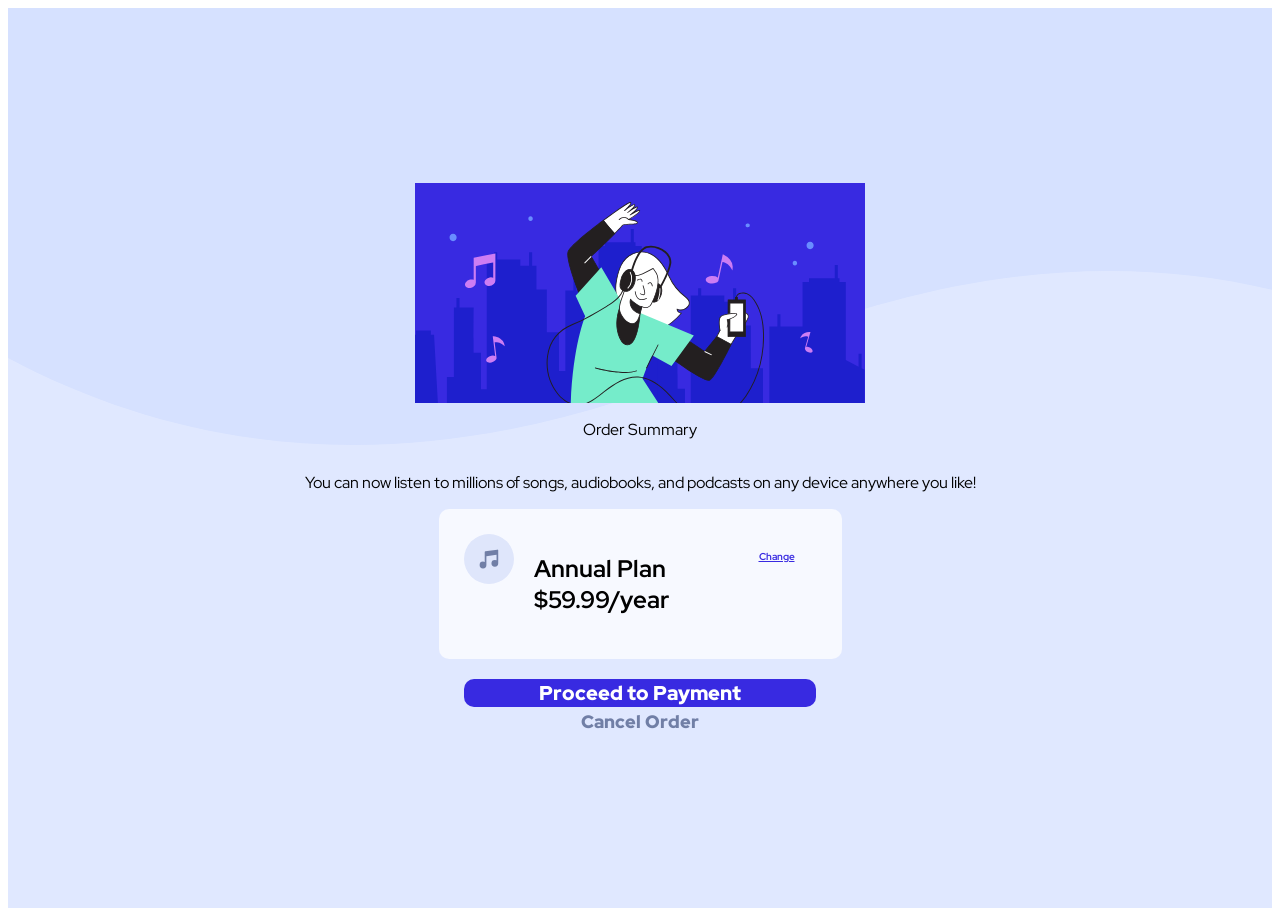
==== order-summary-component-main/index.html @ 8afd232e "etäpäivän hommat" ====
<!DOCTYPE html>
<html lang="en">
<head>
  <meta charset="UTF-8">
  <meta name="viewport" content="width=device-width, initial-scale=1.0"> <!-- displays site properly based on user's device -->
  <link rel="stylesheet" href="general.css">
  <link rel="icon" type="image/png" sizes="32x32" href="./images/favicon-32x32.png">
  
  <title>Frontend Mentor | Order summary card hehe</title>

</head>


<body>

<main class="main">
  
    <img src="./images/illustration-hero.svg">

      <p>
        Order Summary
      </p>
  
      <p class="benefits_explanation">
         You can now listen to millions of songs, audiobooks, and podcasts on any 
         device anywhere you like!
      </p>

     <div class="payment">
        <img
          class="musiikkinappula"
           src="./images/icon-music.svg"
          />
          <h2>
            Annual Plan <span class="price"><br />$59.99/year</span>
          </h2>
          <p class="change">Change</p>
        </div>
    
     <div>
     <button class="proceed">Proceed to Payment</button>
     </div>
    
      <button class="cancel">Cancel Order</button>
      </div>
   
</main>



</body>
</html>
---- order-summary-component-main/general.css ----
@import url("https://fonts.googleapis.com/css2?family=Red+Hat+Display:wght@500;700;900&display=swap");

*{font-family: "Red Hat Display"}

.main{
 display: flex;
  flex-direction: column;
  justify-content: center;
  align-items: center;
  width: 1fr;
  height: 1fr;
  min-height: 100vh;
  background-color: #e0e8ff;
  background-image: url(./images/pattern-background-desktop.svg);
  background-repeat: no-repeat;
}


.proceed{
  box-shadow: 0px 20px 20px 0px rgba(56, 42, 225, 0);
  width: 352px;
  height: 70;
  margin:20px 30px 0px 30px;
  background: #382ae1;
  cursor: pointer;
  border: none;
  border-radius: 10px;
  font-size: 20px;
  font-weight: 900;
  color: #fff;
}

.payment{
  display: flex;
  flex-direction: row;
  width: 353px;
  height: 100px;
  margin: 0 50px;
  padding: 25px 25px;
  background: #f7f9ff;
  border-radius: 10px;
}

.musiikkinappula{
  width: 50px;
  height: 50px;
  margin-right: 20px;
}

.change{
  text-decoration-line: underline;
  margin: 16px 0 16px 90px;
  cursor: pointer;
  font-size: 10px;
  font-weight: 700;
  color: #382ae1;
}

.proceed:hover{
  background: #766cf1;
}

.cancel{
  margin-top: 2px;
  background: none;
  cursor: pointer;
  border: none;
  font-size: 18px;
  font-weight: 900;
  color: #717fa6;
}
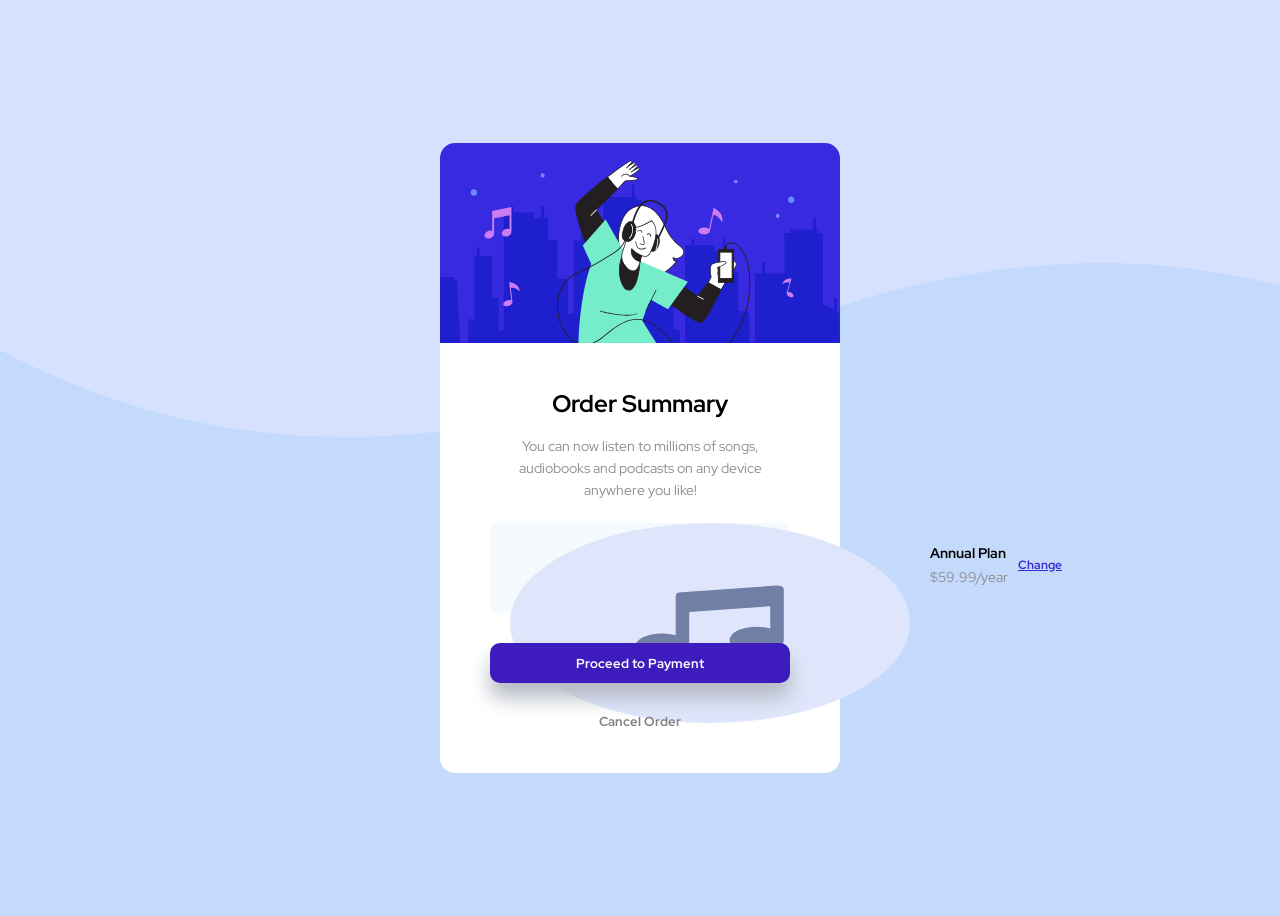
==== commit 1faa0de3: "Add files via upload" ====
--- a/order-summary-component-main/index.html
+++ b/order-summary-component-main/index.html
@@ -6,47 +6,38 @@
   <link rel="stylesheet" href="general.css">
   <link rel="icon" type="image/png" sizes="32x32" href="./images/favicon-32x32.png">
   
-  <title>Frontend Mentor | Order summary card hehe</title>
+  <title>huppilan puppila</title>
 
 </head>
 
 
-<body>
+    <body>
+        <div class="container">
 
-<main class="main">
-  
-    <img src="./images/illustration-hero.svg">
-
-      <p>
-        Order Summary
-      </p>
-  
-      <p class="benefits_explanation">
-         You can now listen to millions of songs, audiobooks, and podcasts on any 
-         device anywhere you like!
-      </p>
-
-     <div class="payment">
-        <img
-          class="musiikkinappula"
-           src="./images/icon-music.svg"
-          />
-          <h2>
-            Annual Plan <span class="price"><br />$59.99/year</span>
-          </h2>
-          <p class="change">Change</p>
+            <div class="boxi">
+                <img src="./images/illustration-hero.svg" alt="">
+                <header>
+                    <h1>Order Summary</h1>
+                    <p>You can now listen to millions of songs, audiobooks and podcasts on any device anywhere you like!</p>
+                </header>
+                <main>
+                    <div class="music_icon">
+                        <img src="./images/icon-music.svg" alt="">
+                    </div>
+                    <div class="plan">
+                        <h2>Annual Plan</h2>
+                        <p>$59.99/year</p>
+                    </div>
+                    <div class="plan-change">
+                        <a href="">Change</a>
+                    </div> 
+                </main>
+                <footer>
+                    <button>Proceed to Payment</button>
+                    <a href="">Cancel Order</a>
+                </footer>
+            </div>
         </div>
-    
-     <div>
-     <button class="proceed">Proceed to Payment</button>
-     </div>
-    
-      <button class="cancel">Cancel Order</button>
-      </div>
-   
-</main>
-
-
-
-</body>
+    </body>
+</html>
 </html>
--- a/order-summary-component-main/general.css
+++ b/order-summary-component-main/general.css
@@ -1,71 +1,239 @@
 @import url("https://fonts.googleapis.com/css2?family=Red+Hat+Display:wght@500;700;900&display=swap");
 
-*{font-family: "Red Hat Display"}
-
-.main{
- display: flex;
-  flex-direction: column;
-  justify-content: center;
-  align-items: center;
-  width: 1fr;
-  height: 1fr;
-  min-height: 100vh;
-  background-color: #e0e8ff;
-  background-image: url(./images/pattern-background-desktop.svg);
-  background-repeat: no-repeat;
-}
-
-
-.proceed{
-  box-shadow: 0px 20px 20px 0px rgba(56, 42, 225, 0);
-  width: 352px;
-  height: 70;
-  margin:20px 30px 0px 30px;
-  background: #382ae1;
-  cursor: pointer;
-  border: none;
-  border-radius: 10px;
-  font-size: 20px;
-  font-weight: 900;
-  color: #fff;
-}
-
-.payment{
-  display: flex;
-  flex-direction: row;
-  width: 353px;
-  height: 100px;
-  margin: 0 50px;
-  padding: 25px 25px;
-  background: #f7f9ff;
-  border-radius: 10px;
-}
-
-.musiikkinappula{
-  width: 50px;
-  height: 50px;
-  margin-right: 20px;
-}
-
-.change{
-  text-decoration-line: underline;
-  margin: 16px 0 16px 90px;
-  cursor: pointer;
-  font-size: 10px;
-  font-weight: 700;
-  color: #382ae1;
-}
-
-.proceed:hover{
-  background: #766cf1;
-}
-
-.cancel{
-  margin-top: 2px;
-  background: none;
-  cursor: pointer;
-  border: none;
-  font-size: 18px;
-  font-weight: 900;
-  color: #717fa6;
+* {
+    font-family: 'Red Hat Display', sans-serif;
+}
+
+body {
+    background-image: url(./images/pattern-background-desktop.svg);
+    background-repeat: no-repeat;
+    background-size: auto;
+    background-color: hsl(217, 93%, 88%);
+    height: 100vh;
+}
+.container {
+    width: 100%; 
+    height: 100%;   
+    display: flex;
+    align-items: center;
+    justify-content: center;
+}
+
+.boxi {
+    /* margin: auto; */
+    font-family: 'Red Hat Display', sans-serif;
+    height: 630px;
+    background-color: white;
+    border-radius: 15px;
+    width: 400px;
+}
+
+img {
+    border-radius: 15px;
+    border-bottom-left-radius: 0px;
+    border-bottom-right-radius: 0px;
+    width: 400px;
+    height: 200px;
+}
+
+main {
+    display: flex;
+    margin: auto;
+    margin-top: 35px;
+    width: 300px;
+    background-color: rgba(245, 250, 255, 0.973);
+    border-radius: 10px;
+    height: 90px;
+    margin-bottom: 10px;
+}
+
+header {
+    text-align: center;
+    width: 300px;
+    margin: auto;
+    font-size: 16px;
+    height: 100px;
+    margin-top: 40px;
+    margin-bottom: 15px;
+}
+footer {
+    display: flex;
+    flex-direction: column;
+    margin: auto;
+    width: 300px;
+    text-align: center;
+    height: auto;
+    font-size: 16px;
+    justify-content: center;
+}
+
+button {
+    height: 40px;
+    border-radius: 7px;
+    margin-top: 20px;
+    margin-bottom: 10px;
+    background-color: rgb(62, 27, 189);
+    border-radius: 10px;
+    cursor: pointer;
+    color: white;
+    border: none;
+    font-weight: bold;
+    box-shadow: 0px 15px 20px hsl(220, 11%, 74%);
+}
+
+button:hover {
+    background-color:  hsl(245, 73%, 63%);
+}
+
+a {
+    height: 30px;
+    margin: auto;
+    font-weight: bold;
+    font-size: 12px;
+    color: hsl(245, 64%, 49%);
+}
+
+a:hover {
+    color: mediumslateblue;
+    text-decoration: none;
+}
+
+footer a {
+    color: gray;
+    margin: 20px;
+    font-size: 13px;
+    text-decoration: none;
+}
+
+footer a:hover {
+    color: black;
+}
+
+.music_icon {
+    margin: auto;
+    image-orientation: center;
+    margin-left: 20px;
+    margin-right: 20px;
+   
+}
+
+.music-icon img {
+    width: 45px;
+    height: 45px;
+    display:flex;
+    margin-top:17px;
+}
+
+.plan {
+    margin: auto;
+    margin-left: 0px;
+    text-align: left;
+    padding: 5px;
+    font-family: 'Red Hat Display';
+    padding-left: 0px;
+    line-height: 15px;
+}
+
+.plan-change {
+    text-align: center;
+    padding: 5px;
+    margin: auto;
+    margin-right: 15px;
+    margin-top: 25px;
+}
+
+h2 {
+    margin-bottom: 5px;
+    font-size: 14px;
+}
+
+p {
+    color: rgb(141, 141, 141);
+    margin-top: 0px;
+    font-size: 14px;
+    line-height: 22px;
+}
+
+h1 {
+    font-size: 24px;
+}
+
+@media screen and (max-width: 375px) {
+    /* For mobile phone */
+    body {
+        height: 97vh;
+    }
+    
+    .box {
+        width: 330px;
+        height: 560px;
+        border-radius: 20px;
+    }
+
+    img {
+        width: 100%;
+        height: 160px;
+        border-radius: 20px;
+        border-bottom-left-radius: 0px;
+        border-bottom-right-radius: 0px;
+    }
+
+    header {
+        width: 240px;
+        margin-top: 25px;
+    }
+
+    h1 {
+        font-size: 22px;
+    }
+
+    main {
+        width: 280px;
+        height: 85px;
+    }
+
+    footer {
+        width: 280px;
+    }
+
+    button {
+        height: 50px;
+        background-color: rgb(68, 0, 255);
+        font-size: 16px;
+        margin-top: 15px;
+    }
+
+    button:hover{
+        background-color: mediumblue;
+    }
+
+    a {
+        height: 20px;
+        font-size: 14px;
+        color: rgb(82, 48, 231);
+    }
+
+    main a {
+        text-decoration: underline;
+    }
+
+    footer a {
+        color:rgb(122, 121, 121);
+        font-size: 16px;
+        margin: 10px;
+    }
+
+    .music-icon img {
+        width: 48px;
+        height: 48px;
+    }
+
+    .music-icon {
+        margin-left: 16px;
+        margin-right: 15px;
+    }
+
+    .plan-change {
+        margin-right: 12px;
+    }
 }
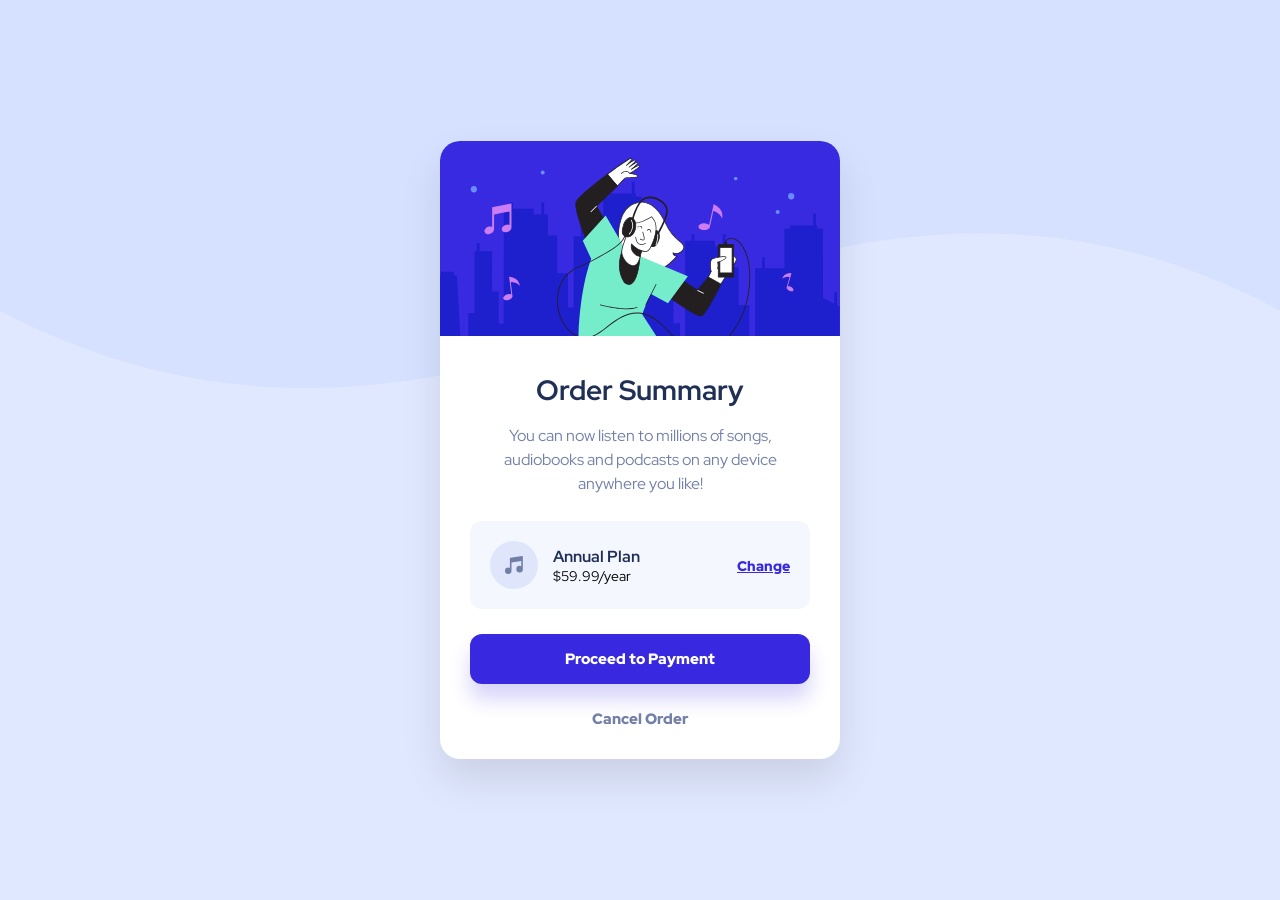
==== commit 304aa899: "17.4.2026." ====
--- a/order-summary-component-main/index.html
+++ b/order-summary-component-main/index.html
@@ -22,7 +22,7 @@
                 </header>
                 <main>
                     <div class="music_icon">
-                        <img src="./images/icon-music.svg" alt="">
+                        <img src="./images/icon-music.svg">
                     </div>
                     <div class="plan">
                         <h2>Annual Plan</h2>
@@ -40,4 +40,3 @@
         </div>
     </body>
 </html>
-</html>
--- a/order-summary-component-main/general.css
+++ b/order-summary-component-main/general.css
@@ -1,239 +1,153 @@
 @import url("https://fonts.googleapis.com/css2?family=Red+Hat+Display:wght@500;700;900&display=swap");
 
+/* Sami muista tulevaisuudessa; Koodia korjattu siten, että koodia on jakautettu enemmän eri ryhmiin. 
+Täten koodi ei mene sekaisin ja on helpommin luettavaa, T: Sami */
+
 * {
+    box-sizing: border-box; /* Crucial for padding/width math */
+    margin: 0;
+    padding: 0;
     font-family: 'Red Hat Display', sans-serif;
 }
 
 body {
     background-image: url(./images/pattern-background-desktop.svg);
     background-repeat: no-repeat;
-    background-size: auto;
-    background-color: hsl(217, 93%, 88%);
-    height: 100vh;
+    background-size: contain; /* Muutettu sisältämään taustakuvion verrattuna edelliseen */
+    background-color: hsl(225, 100%, 94%);
+    min-height: 100vh; /* minimi korkeus on turvallisempi kuin korkeus */
 }
+
 .container {
     width: 100%; 
-    height: 100%;   
+    min-height: 100vh;   
     display: flex;
     align-items: center;
     justify-content: center;
+    padding: 20px;
 }
 
 .boxi {
-    /* margin: auto; */
-    font-family: 'Red Hat Display', sans-serif;
-    height: 630px;
     background-color: white;
-    border-radius: 15px;
-    width: 400px;
+    border-radius: 20px;
+    width: 100%;
+    max-width: 400px; /* Responsiivinen leveys */
+    overflow: hidden; /* Leikkaa kuvan kulmat */
+    box-shadow: 0px 20px 40px rgba(0,0,0,0.1);
+    text-align: center;
 }
 
-img {
-    border-radius: 15px;
-    border-bottom-left-radius: 0px;
-    border-bottom-right-radius: 0px;
-    width: 400px;
-    height: 200px;
+/* Ylimmän pääkuvan tyyli */
+.boxi > img {
+    width: 100%;
+    height: auto;
+    display: block;
+}
+
+header {
+    padding: 35px 30px 0 30px;
+}
+
+header h1 {
+    font-size: 28px;
+    color: hsl(223, 47%, 23%);
+    margin-bottom: 15px;
+}
+
+header p {
+    color: hsl(224, 23%, 55%);
+    font-size: 16px;
+    line-height: 1.5;
 }
 
 main {
     display: flex;
-    margin: auto;
-    margin-top: 35px;
-    width: 300px;
-    background-color: rgba(245, 250, 255, 0.973);
-    border-radius: 10px;
-    height: 90px;
-    margin-bottom: 10px;
+    align-items: center;
+    margin: 25px 30px;
+    padding: 20px;
+    background-color: hsl(225, 100%, 98%);
+    border-radius: 12px;
 }
 
-header {
-    text-align: center;
-    width: 300px;
-    margin: auto;
+.music_icon {
+    display: flex;
+    align-items: center;
+}
+
+/* Korjaus hoidettu musiikki ikoniin */
+.music_icon img {
+    width: 48px;
+    height: 48px;
+}
+
+.plan {
+    flex-grow: 1; /* Vie käytettävissä olevaa tilaa 'Change'-painikkeen työntämiseen oikealle */
+    text-align: left;
+    padding-left: 15px;
+}
+
+.plan h2 {
     font-size: 16px;
-    height: 100px;
-    margin-top: 40px;
-    margin-bottom: 15px;
+    color: hsl(223, 47%, 23%);
 }
+
+.plan p {
+    font-size: 14px;
+}
+
+.plan-change a {
+    font-size: 14px;
+    font-weight: 900;
+    color: hsl(245, 75%, 52%);
+}
+
+.plan-change a:hover {
+    color: hsl(245, 83%, 68%);
+    text-decoration: none;
+}
+
 footer {
+    padding: 0 30px 30px 30px;
     display: flex;
     flex-direction: column;
-    margin: auto;
-    width: 300px;
-    text-align: center;
-    height: auto;
-    font-size: 16px;
-    justify-content: center;
 }
 
 button {
-    height: 40px;
-    border-radius: 7px;
-    margin-top: 20px;
-    margin-bottom: 10px;
-    background-color: rgb(62, 27, 189);
-    border-radius: 10px;
-    cursor: pointer;
+    padding: 15px;
+    border-radius: 12px;
+    background-color: hsl(245, 75%, 52%);
     color: white;
     border: none;
-    font-weight: bold;
-    box-shadow: 0px 15px 20px hsl(220, 11%, 74%);
+    font-weight: 900;
+    font-size: 15px;
+    cursor: pointer;
+    box-shadow: 0px 15px 20px hsla(245, 75%, 52%, 0.2);
+    transition: background 0.3s ease;
 }
 
 button:hover {
-    background-color:  hsl(245, 73%, 63%);
-}
-
-a {
-    height: 30px;
-    margin: auto;
-    font-weight: bold;
-    font-size: 12px;
-    color: hsl(245, 64%, 49%);
-}
-
-a:hover {
-    color: mediumslateblue;
-    text-decoration: none;
+    background-color: hsl(245, 83%, 68%);
 }
 
 footer a {
-    color: gray;
-    margin: 20px;
-    font-size: 13px;
+    margin-top: 25px;
+    color: hsl(224, 23%, 55%);
     text-decoration: none;
+    font-weight: 900;
+    font-size: 15px;
 }
 
 footer a:hover {
-    color: black;
+    color: hsl(223, 47%, 23%);
 }
 
-.music_icon {
-    margin: auto;
-    image-orientation: center;
-    margin-left: 20px;
-    margin-right: 20px;
-   
+/* Mobile Adjustments */
+@media screen and (max-width: 375px) {
+    body {
+        background-image: url(./images/pattern-background-mobile.svg);
+    }
+    .boxi {
+        max-width: 330px;
+    }
 }
 
-.music-icon img {
-    width: 45px;
-    height: 45px;
-    display:flex;
-    margin-top:17px;
-}
-
-.plan {
-    margin: auto;
-    margin-left: 0px;
-    text-align: left;
-    padding: 5px;
-    font-family: 'Red Hat Display';
-    padding-left: 0px;
-    line-height: 15px;
-}
-
-.plan-change {
-    text-align: center;
-    padding: 5px;
-    margin: auto;
-    margin-right: 15px;
-    margin-top: 25px;
-}
-
-h2 {
-    margin-bottom: 5px;
-    font-size: 14px;
-}
-
-p {
-    color: rgb(141, 141, 141);
-    margin-top: 0px;
-    font-size: 14px;
-    line-height: 22px;
-}
-
-h1 {
-    font-size: 24px;
-}
-
-@media screen and (max-width: 375px) {
-    /* For mobile phone */
-    body {
-        height: 97vh;
-    }
-    
-    .box {
-        width: 330px;
-        height: 560px;
-        border-radius: 20px;
-    }
-
-    img {
-        width: 100%;
-        height: 160px;
-        border-radius: 20px;
-        border-bottom-left-radius: 0px;
-        border-bottom-right-radius: 0px;
-    }
-
-    header {
-        width: 240px;
-        margin-top: 25px;
-    }
-
-    h1 {
-        font-size: 22px;
-    }
-
-    main {
-        width: 280px;
-        height: 85px;
-    }
-
-    footer {
-        width: 280px;
-    }
-
-    button {
-        height: 50px;
-        background-color: rgb(68, 0, 255);
-        font-size: 16px;
-        margin-top: 15px;
-    }
-
-    button:hover{
-        background-color: mediumblue;
-    }
-
-    a {
-        height: 20px;
-        font-size: 14px;
-        color: rgb(82, 48, 231);
-    }
-
-    main a {
-        text-decoration: underline;
-    }
-
-    footer a {
-        color:rgb(122, 121, 121);
-        font-size: 16px;
-        margin: 10px;
-    }
-
-    .music-icon img {
-        width: 48px;
-        height: 48px;
-    }
-
-    .music-icon {
-        margin-left: 16px;
-        margin-right: 15px;
-    }
-
-    .plan-change {
-        margin-right: 12px;
-    }
-}
